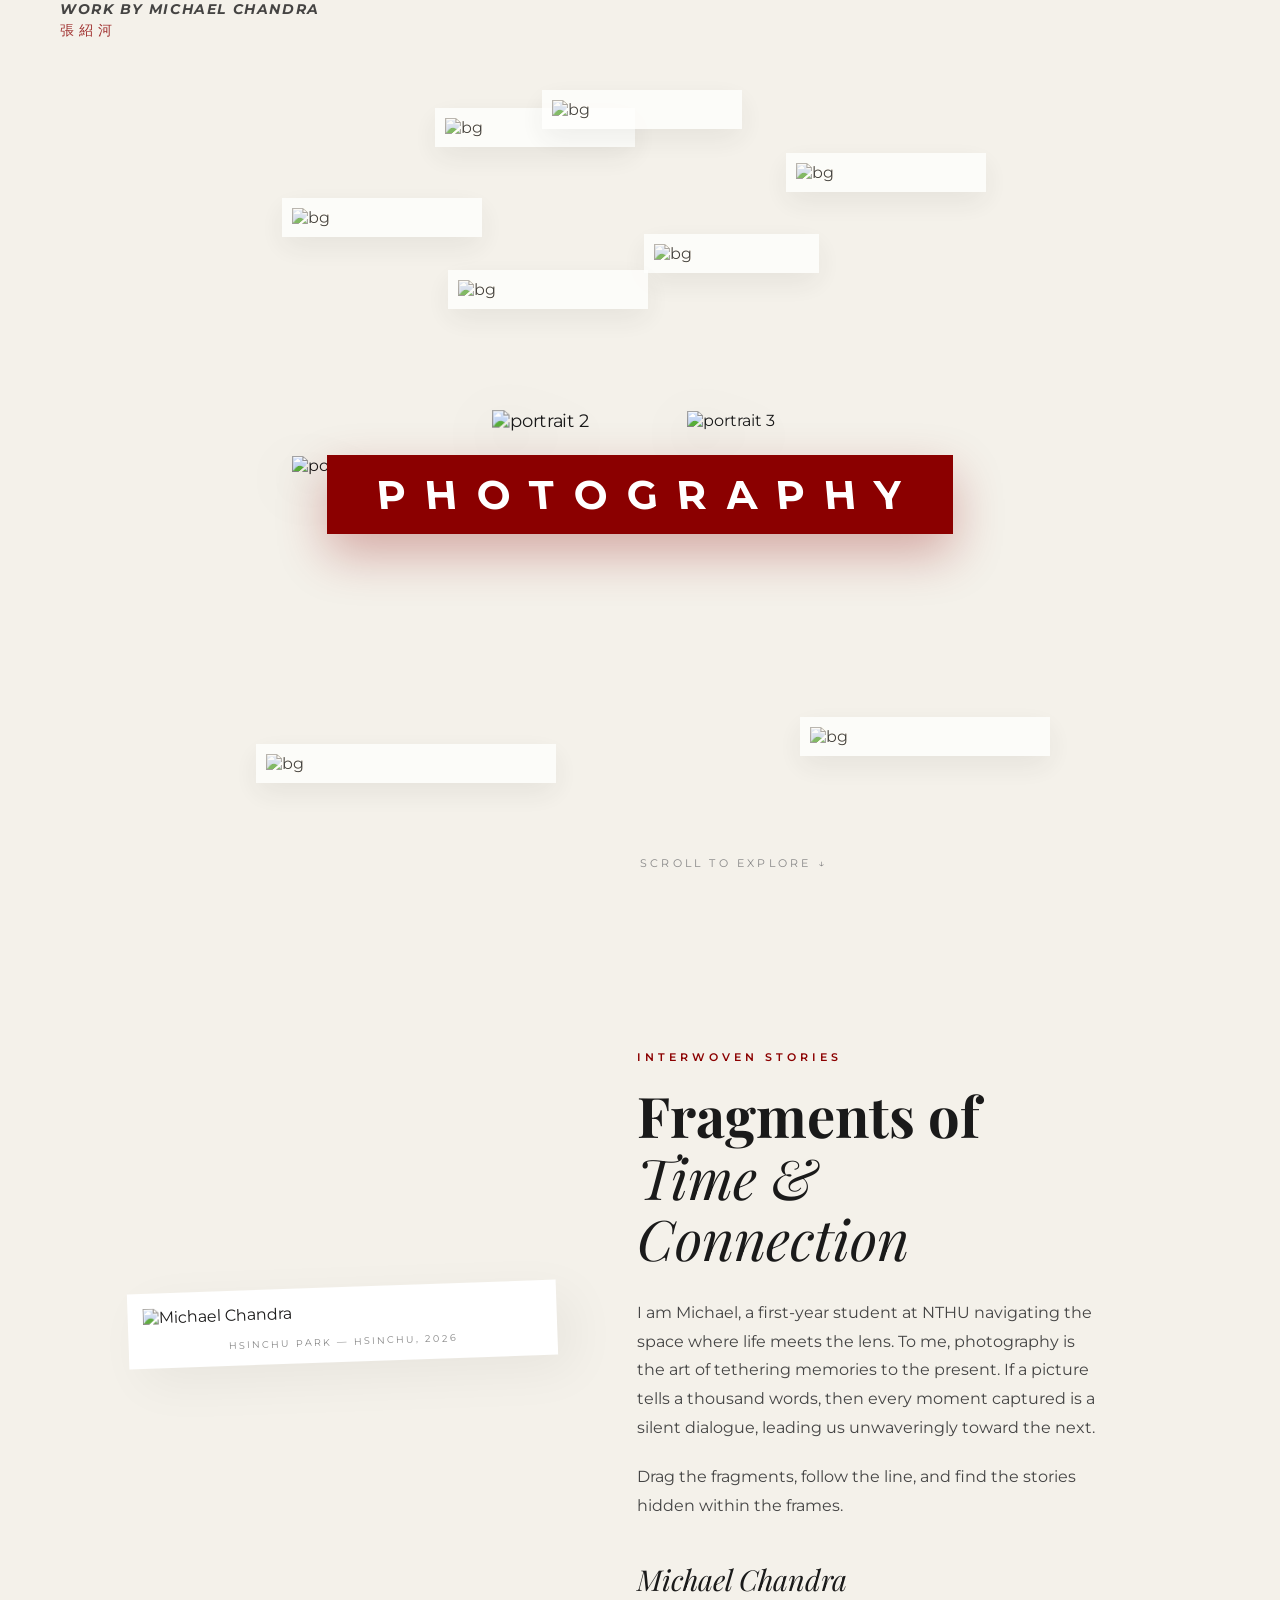
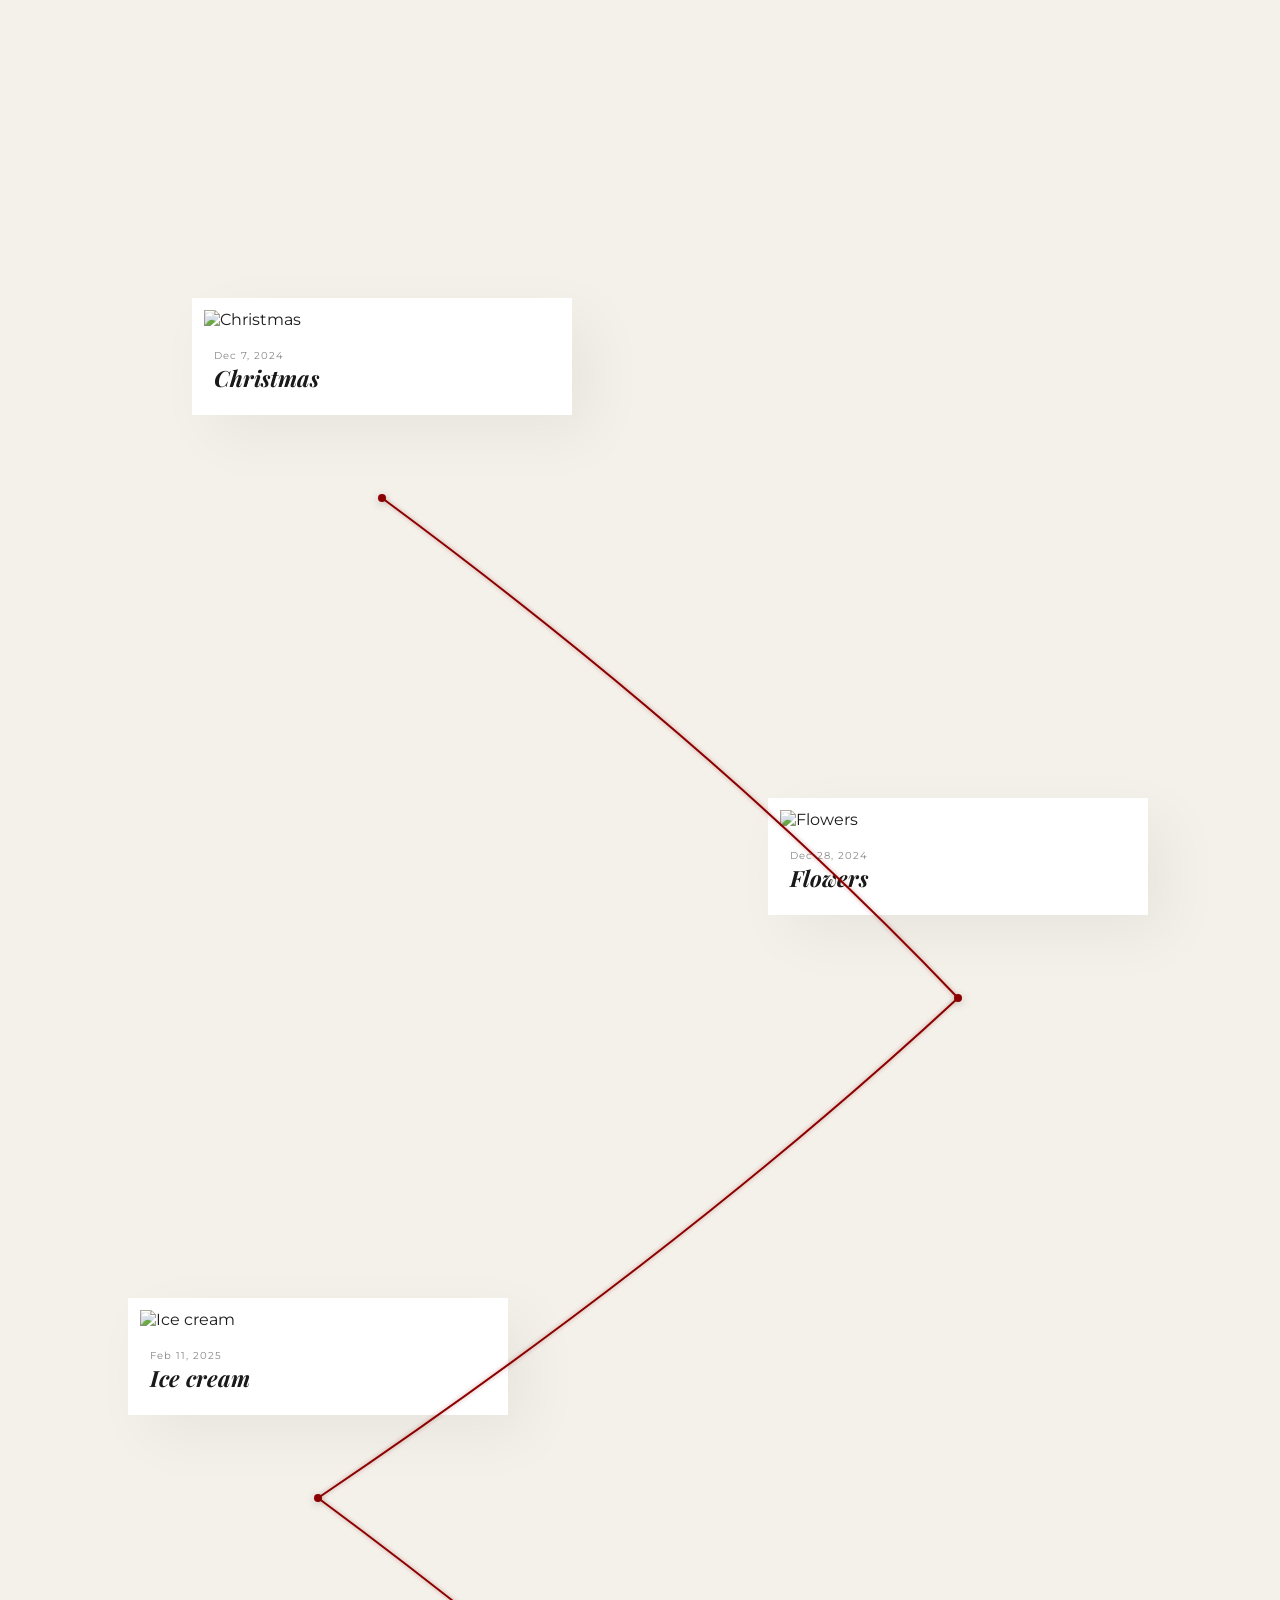
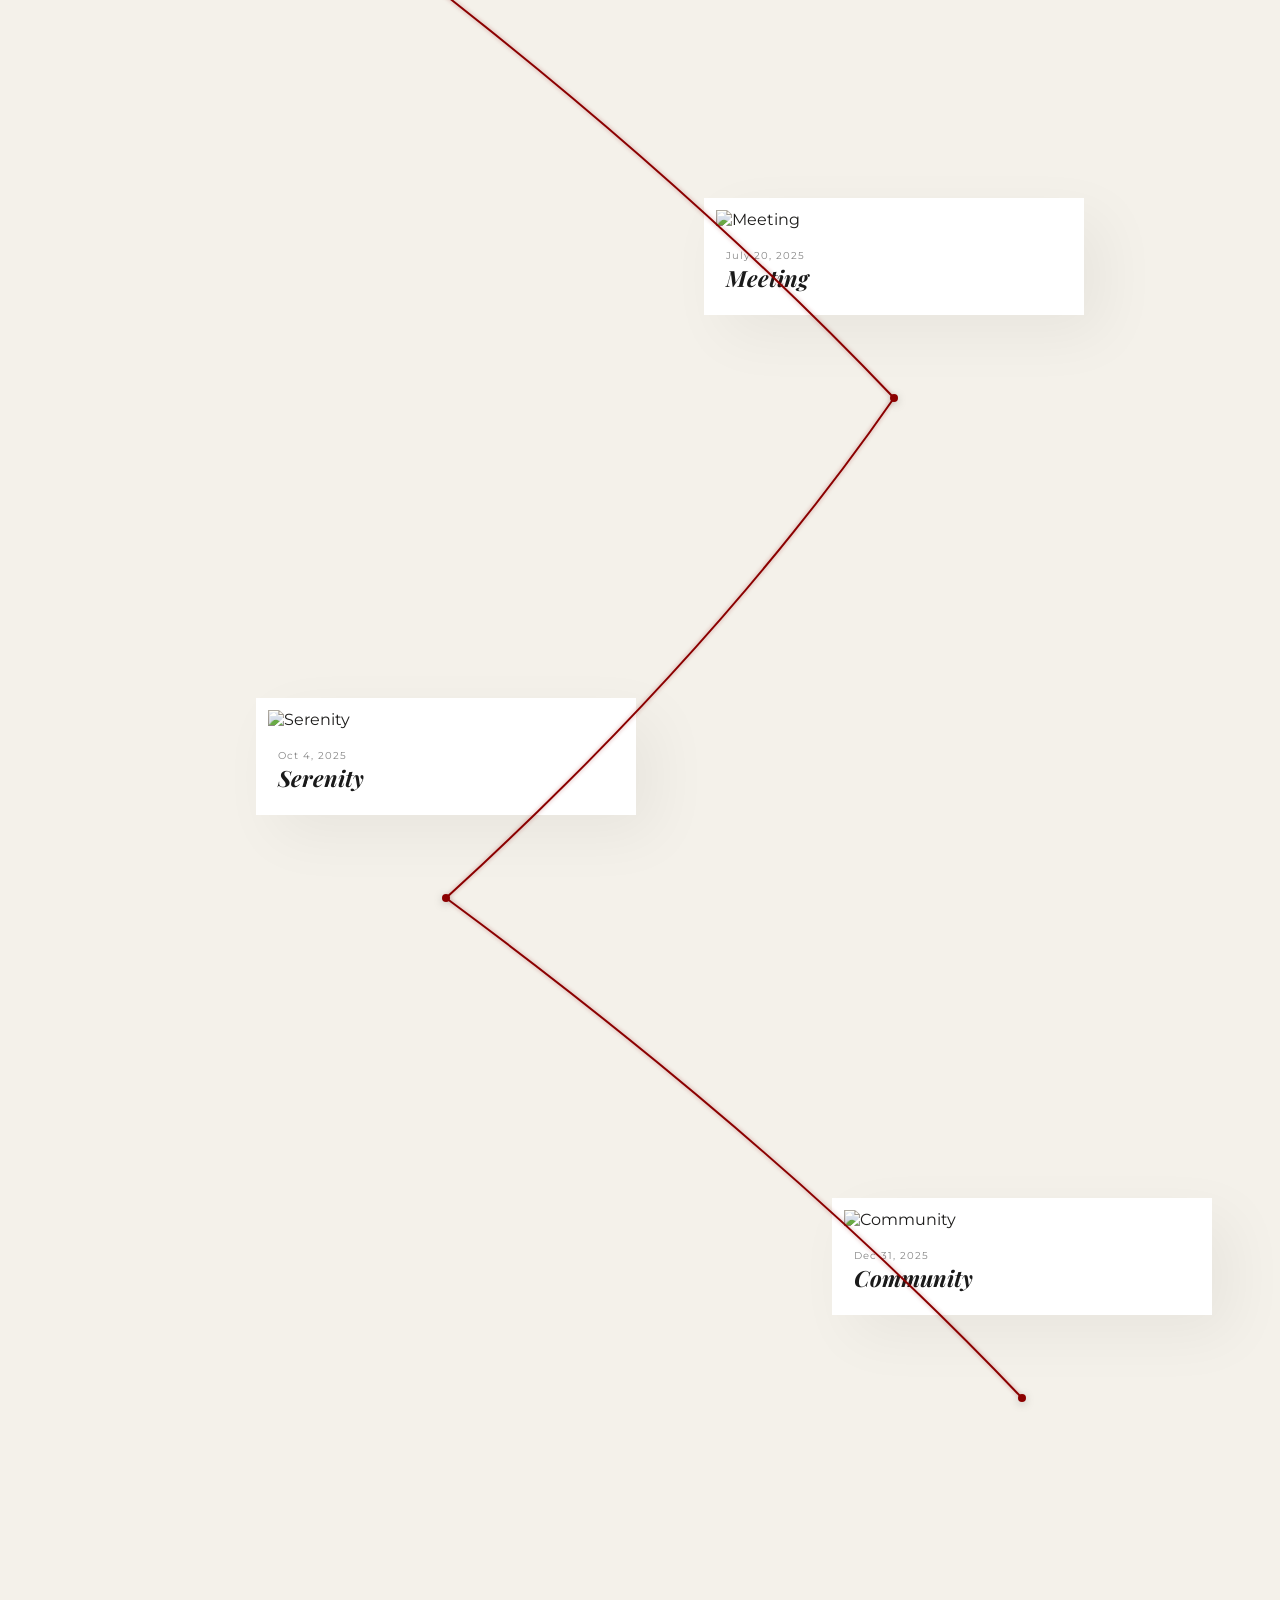
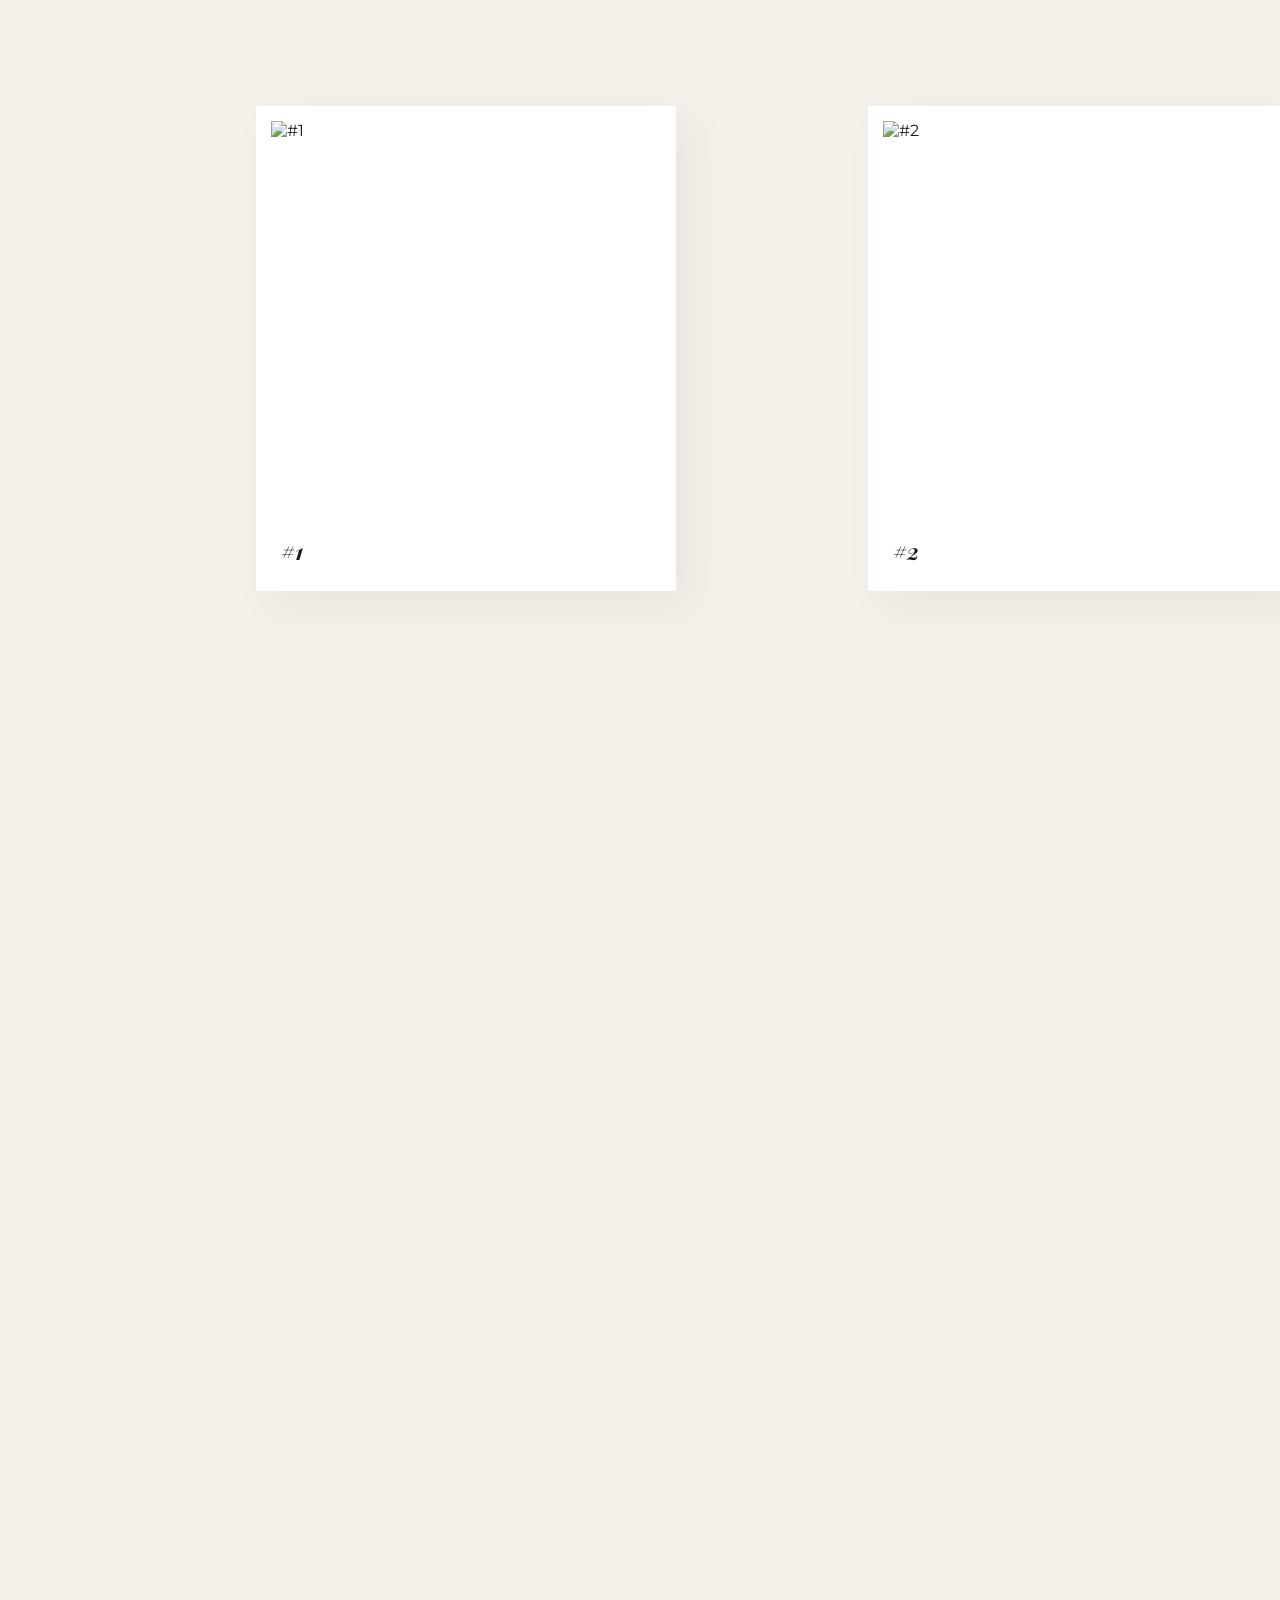
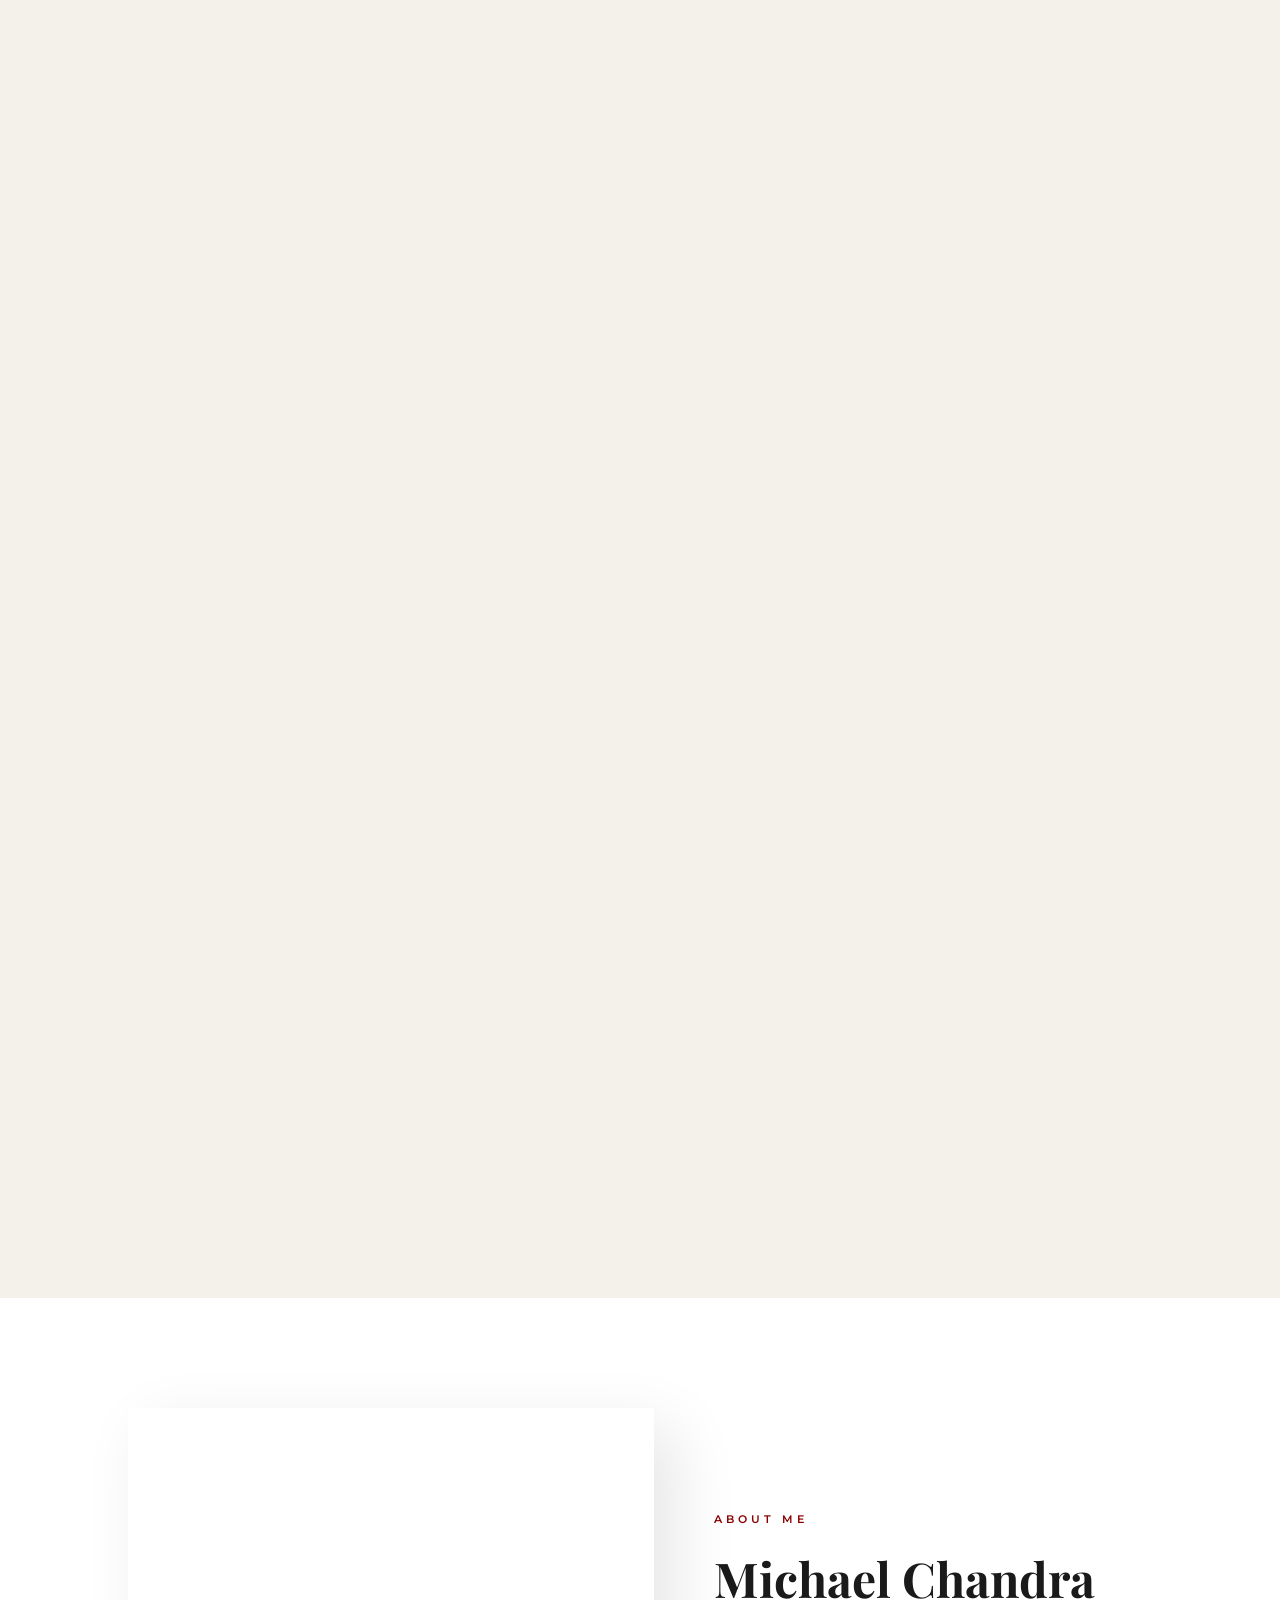
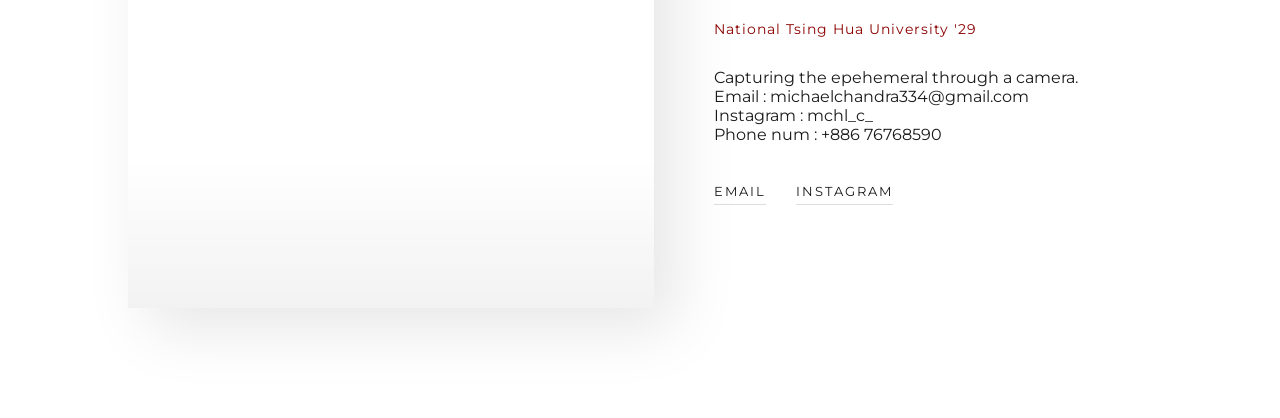
==== index.html @ 854e3b83 "Add files via upload" ====
<!DOCTYPE html>
<html lang="en">
<head>
    <meta charset="UTF-8">
    <meta name="viewport" content="width=device-width, initial-scale=1.0">
    <title>Michael's Photography Portfolio </title>
    <link href="https://fonts.googleapis.com/css2?family=Playfair+Display:ital,wght@0,700;1,700&family=Montserrat:wght@300;400;600;700&display=swap" rel="stylesheet">
    <link rel="stylesheet" href="style.css">
</head>
<body>
    <div class="grain-overlay"></div>
    
    <header>
        <div class="logo">
            <div class="credit-mark">
                <span>Work by Michael Chandra</span>
                <div class="chinese">張紹河</div>
            </div>
        </div>
    </header>

    <section class="cover">
        <div class="bg-layer">
            <img src="assets/1.jpeg" alt="bg">
            <img src="assets/2.jpeg" alt="bg">
            <img src="assets/3.jpeg" alt="bg">
            <img src="assets/4.jpeg" alt="bg">
            <img src="assets/5.jpeg" alt="bg">
            <img src="assets/6.jpeg" alt="bg">
            <img src="assets/7.jpeg" alt="bg">
            <img src="assets/8.jpeg" alt="bg">
        </div>

        <div class="hero-content">
            <div class="cover-picture">
                <img src="photos/wilson_1.png" alt="portrait 1">
                <img src="photos/kei_1.png" alt="portrait 2"> 
                <img src="photos/denzel_1.png" alt="portrait 3">
            </div>
            
            <div class="title-container">
                <h1 class="portfolio-title">PHOTOGRAPHY</h1>
            </div>
        </div>
        
        <div class="scroll-indicator">Scroll to explore ↓</div>
    </section>

    <section class="about-bridge">
        <div class="about-container">
            <div class="about-image">
                <img src="photos/me.jpeg" alt="Michael Chandra">
                <div class="image-caption">Hsinchu Park — Hsinchu, 2026</div>
            </div>
            
            <div class="about-text">
                <span class="section-label">Interwoven Stories</span>
                <h2>Fragments of <br><em>Time & Connection</em></h2>
                <p>
                    I am Michael, a first-year student at NTHU navigating the space where life meets the lens. 
                    To me, photography is the art of tethering memories to the present. If a picture tells 
                    a thousand words, then every moment captured is a silent dialogue, leading us 
                    unwaveringly toward the next.
                </p>
                <p>
                    Drag the fragments, follow the line, and find the stories hidden within the frames.
                </p>
                <div class="signature">Michael Chandra</div>
            </div>
        </div>
    </section>

    <section class="gallery-section">
        <svg class="red-string-path">
            <path class="string" id="scroll-path"></path>
        </svg>

        <div class="gallery-item" data-src="gallery/1.jpeg" data-title="Christmas" data-date="Dec 7, 2024"></div>
        <div class="gallery-item" data-src="gallery/2.jpeg" data-title="Flowers" data-date="Dec 28, 2024"></div>
        <div class="gallery-item" data-src="gallery/3.jpeg" data-title="Ice cream" data-date="Feb 11, 2025"></div>
        <div class="gallery-item" data-src="gallery/4.jpeg" data-title="Meeting" data-date="July 20, 2025"></div>
        <div class="gallery-item" data-src="gallery/5.jpeg" data-title="Serenity" data-date="Oct 4, 2025"></div>
        <div class="gallery-item" data-src="gallery/6.jpeg" data-title="Community" data-date="Dec 31, 2025"></div>
        </section>        
    </section>

    <section class="horizontal-scroll-container">
        <div class="sticky-horizontal">
            <div class="horizontal-track" id="dynamic-track" data-count="15">
            </div>
        </div>
    </section>

    <section class="final-about-section">
        <div class="final-container">
            <div class="video-wrapper">
                <video autoplay muted loop playsinline class="about-video">
                    <source src="video/hsinchu_park.mp4" type="video/mp4">
                    Your browser does not support the video tag.
                </video>
                <div class="video-overlay"></div>
            </div>

            <div class="final-info">
                <span class="section-label">About me</span>
                <h2>Michael Chandra</h2>
                <p class="school-tag">National Tsing Hua University '29</p>
                
                <div class="about-bio">
                    <p> Capturing the epehemeral through a camera. </p>
                    <p> Email     : michaelchandra334@gmail.com </p>
                    <p> Instagram : mchl_c_ </p>
                    <p> Phone num : +886 76768590 </p>
                </div>

                <div class="contact-links">
                    <a href="mailto:michaelchandra334@gmail.com" class="contact-item">Email</a>
                    <a href="https://instagram.com/mchl_c_" class="contact-item">Instagram</a>
                </div>
            </div>
        </div>
    </section>
    <script src="script.js"></script>
</body>
</html>
---- style.css ----
:root {
    --string-color: #8b0000; /* Deep Burgundy */
    --bg-color: #f4f1ea; 
    --text-color: #1a1a1a;
    --font-display: 'Playfair Display', serif;
    --font-body: 'Montserrat', sans-serif;
}

* {
    margin: 0;
    padding: 0;
    box-sizing: border-box;
}

body {
    font-family: var(--font-body);
    color: var(--text-color);
    background-color: var(--bg-color);
    overflow-x: hidden; /* Important: Allows vertical scroll but prevents horizontal overflow */
}

/* --- OVERLAYS & HEADER --- */
.grain-overlay {
    position: fixed;
    top: 0; left: 0; width: 100%; height: 100%;
    background-image: url('https://www.transparenttextures.com/patterns/stardust.png');
    opacity: 0.2;
    pointer-events: none;
    z-index: 9999;
}

header {
    position: absolute; /* Changed to absolute to stay at the top of the cover */
    width: 100%;
    padding: 40px 60px;
    display: flex;
    justify-content: space-between;
    align-items: center;
    z-index: 1000;
}

.logo {
    font-family: var(--font-display);
    font-size: 1.5rem;
    letter-spacing: 0.2rem;
    text-transform: uppercase;
}

.logo span { font-weight: 400; font-style: italic; }

nav a {
    margin-left: 40px;
    text-decoration: none;
    color: var(--text-color);
    font-size: 0.7rem;
    letter-spacing: 0.2rem;
    text-transform: uppercase;
    transition: 0.3s;
}

nav a:hover, nav a.active { color: var(--string-color); }

/* --- SECTION 1: COVER --- */
.cover {
    position: relative;
    height: 100vh;
    width: 100vw;
    display: flex;
    align-items: center;
    justify-content: center;
    overflow: hidden; /* Keeps background images inside the hero area */
}

.credit-mark {
    position: absolute;
    bottom: 40px; /* Moved to bottom left to avoid header */
    left: 60px;
    z-index: 100;
    pointer-events: auto;
    font-family: var(--font-body);
    color: var(--text-color);
    letter-spacing: 0.1rem;
    font-size: 0.85rem;
    text-transform: uppercase;
    opacity: 0;
    animation: fadeInBg 2s ease forwards 1.5s;
}

.credit-mark span {
    font-weight: 700;
    display: block;
    margin-bottom: 4px;
}

.credit-mark .chinese {
    font-weight: 400;
    letter-spacing: 0.3rem;
    font-size: 0.9rem;
    display: block;
    color: var(--string-color);
}

.bg-layer {
    position: absolute;
    top: 0; left: 0; width: 100%; height: 100%;
    z-index: 1;
}

.bg-layer img {
    position: absolute; 
    height: auto;
    opacity: 0;
    cursor: grab;
    user-select: none;
    -webkit-user-drag: none;
    touch-action: none;
    padding: 10px; /* Added white border to look like physical photos */
    background: #fff;
    box-shadow: 0 10px 30px rgba(0,0,0,0.08);
    filter: sepia(15%); /* Tie into the vintage aesthetic */
    animation: float 12s ease-in-out infinite, fadeInBg 2s ease forwards;
    transition: transform 0.5s cubic-bezier(0.2, 0.8, 0.2, 1), opacity 2s ease;
}

.bg-layer img:active { cursor: grabbing; box-shadow: 0 15px 40px rgba(0,0,0,0.15); }

/* Background asset coordinates */
.bg-layer img:nth-child(1) { top: 12%; left: 34%; width: 200px; animation-delay: 0s, 0.5s; }
.bg-layer img:nth-child(2) { top: 17%; right: 23%; width: 200px; animation-delay: -2s, 0.7s; }
.bg-layer img:nth-child(3) { top: 22%; left: 22%; width: 200px; animation-delay: -4s, 0.9s; }
.bg-layer img:nth-child(4) { bottom: 16%; right: 18%; width: 250px; animation-delay: -1s, 1.1s; }
.bg-layer img:nth-child(5) { bottom: 13%; left: 20%; width: 300px; animation-delay: -3s, 1.3s; }
.bg-layer img:nth-child(6) { top: 10%; right: 42%; width: 200px; animation-delay: -5s, 1.5s; }
.bg-layer img:nth-child(7) { top: 26%; right: 36%; width: 175px; animation-delay: -2.5s, 1.7s; }
.bg-layer img:nth-child(8) { top: 30%; left: 35%; width: 200px; animation-delay: -4.5s, 1.9s; }

.hero-content {
    display: flex;
    flex-direction: column;
    align-items: center;
    z-index: 10;
    pointer-events: none; 
}

.cover-picture {
    position: relative;
    display: flex;
    align-items: center;
    justify-content: center;
}

.cover-picture img {
    pointer-events: auto;
    width: 300px;
    height: auto;
    margin: 0 -60px;
    filter: drop-shadow(0 15px 25px rgba(0,0,0,0.15));
    opacity: 0;
    animation: slideUp 1s cubic-bezier(0.16, 1, 0.3, 1) forwards;
}

.cover-picture img:first-child { width: 375px; margin-top: 90px; margin-right: -100px; animation-delay: 0.2s; }
.cover-picture img:nth-child(2) { z-index: 5; transform: scale(1.1) translateY(20px); animation-name: slideUpCenter; animation-delay: 0.4s; }
.cover-picture img:nth-child(3) { animation-delay: 0.6s; }

.title-container {
    pointer-events: auto;
    margin-top: -20px;
    background-color: var(--string-color); /* Updated to Burgundy */
    padding: 15px 50px;
    box-shadow: 0 20px 50px rgba(139,0,0,0.3);
    transform: skewX(-5deg);
    opacity: 0;
    animation: slideUp 1s cubic-bezier(0.16, 1, 0.3, 1) forwards 1.2s;
    z-index: 10;
}

.portfolio-title {
    color: #fff;
    font-size: 2.5rem;
    font-weight: 700;
    text-transform: uppercase;
    letter-spacing: 1.2rem;
    margin-right: -1.2rem;
    transform: skewX(5deg);
}

.scroll-indicator {
    position: absolute;
    bottom: 30px;
    left: 50%;
    transform: translateX(-50%);
    font-size: 0.7rem;
    letter-spacing: 0.2rem;
    text-transform: uppercase;
    color: #888;
    animation: slideUp 1s forwards 2s, bounce 2s infinite 3s;
    opacity: 0;
}

/* --- SECTION 2: VERTICAL GALLERY --- */
.gallery-section {
    position: relative;
    padding: 200px 0;
    min-height: 3000px; 
    background-color: var(--bg-color); /* Ensure background is solid behind string */
    z-index: 2; /* Sits above the hero cover */
}

.gallery-item {
    position: absolute;
    width: 380px;
    padding: 12px;
    background: #fff;
    box-shadow: 20px 20px 60px rgba(0,0,0,0.05);
    opacity: 0;
    transition: transform 0.6s ease;
}

.gallery-item img {
    width: 100%;
    height: auto;
    filter: sepia(20%);
}

.item-info {
    margin-top: 15px;
    text-align: left;
    padding: 0 10px 10px;
}

.item-info h3 {
    font-family: var(--font-display);
    font-style: italic;
    margin: 0;
    font-size: 1.4rem;
}

.item-info span {
    font-size: 0.6rem;
    letter-spacing: 1px;
    color: #888;
}

.red-string-path {
    position: absolute;
    top: 0; left: 0; width: 100%; height: 100%;
    z-index: 5;
    pointer-events: none;
}

.string {
    fill: none;
    stroke: var(--string-color);
    stroke-width: 2px; /* Slightly thicker for realism */
    stroke-linecap: round;
    stroke-linejoin: round;
    filter: drop-shadow(0 0 2px rgba(139, 0, 0, 0.4)); /* Soft glow */
    transition: stroke-dashoffset 0.1s linear; /* Smooths out scroll jumps */
}

/* Style for the "knots" we will create in JS */
.knot {
    fill: var(--string-color);
    filter: drop-shadow(0 2px 4px rgba(0,0,0,0.2));
}

/* --- SECTION 3: HORIZONTAL GALLERY --- */
.horizontal-scroll-container {
    height: 3000px; 
    position: relative;
    z-index: 2;
}

.sticky-horizontal {
    position: sticky;
    top: 0;
    height: 100vh;
    width: 100vw;
    overflow: hidden; 
    display: flex;
    align-items: center;
    background-color: var(--bg-color);
}

.horizontal-track {
    display: flex;
    gap: 15vw; 
    padding: 0 50vw 0 20vw; 
    will-change: transform; 
}

.horizontal-item {
    width: 380px;
    height: 480px;
    padding: 12px;
    background: #fff;
    box-shadow: 20px 20px 60px rgba(0,0,0,0.05);
    flex-shrink: 0; 
    display: flex;
    align-items: flex-end; 
}

/* --- About bridge ---*/
/* --- ABOUT BRIDGE SECTION --- */
.about-bridge {
    padding: 150px 10% 100px 10%;
    background-color: var(--bg-color);
    display: flex;
    justify-content: center;
    align-items: center;
    position: relative;
    z-index: 2;
}

.about-container {
    max-width: 1200px;
    display: grid;
    grid-template-columns: 1fr 1.2fr;
    gap: 80px;
    align-items: center;
}

.about-image {
    position: relative;
    padding: 15px;
    background: #fff;
    box-shadow: 15px 15px 50px rgba(0,0,0,0.05);
    transform: rotate(-2deg); /* Vintage photo tilt */
}

.about-image img {
    width: 100%;
    height: auto;
    display: block;
    filter: sepia(10%);
}

.image-caption {
    font-size: 0.6rem;
    text-transform: uppercase;
    letter-spacing: 2px;
    margin-top: 15px;
    color: #888;
    text-align: center;
}

.about-text {
    padding-right: 50px;
}

.section-label {
    font-size: 0.7rem;
    text-transform: uppercase;
    letter-spacing: 4px;
    color: var(--string-color);
    font-weight: 600;
    display: block;
    margin-bottom: 20px;
}

.about-text h2 {
    font-family: var(--font-display);
    font-size: 3.5rem;
    line-height: 1.1;
    margin-bottom: 30px;
    color: var(--text-color);
}

.about-text h2 em {
    font-weight: 400;
}

.about-text p {
    font-size: 1rem;
    line-height: 1.8;
    color: #444;
    margin-bottom: 20px;
    max-width: 500px;
}

.signature {
    font-family: var(--font-display);
    font-style: italic;
    font-size: 1.8rem;
    margin-top: 40px;
    color: var(--text-color);
}

/* Container for the image and text */
.photo-frame {
    width: 100%;
    height: 100%;
    display: flex;
    flex-direction: column;
}

.horizontal-item img {
    width: 100%;
    height: 380px; /* Fixed height for consistency */
    object-fit: cover; /* Crops image to fill the space without stretching */
    filter: sepia(15%);
    transition: filter 0.5s ease, transform 0.5s ease;
}

.final-about-section {
    padding: 100px 10%;
    background-color: #fff;
    min-height: 80vh;
    display: flex;
    align-items: center;
}

.final-container {
    display: grid;
    grid-template-columns: 1.2fr 1fr;
    gap: 60px;
    align-items: center;
}

/* Cinematic Video Styling */
.video-wrapper {
    position: relative;
    width: 100%;
    height: 500px;
    overflow: hidden;
    box-shadow: 20px 20px 60px rgba(0,0,0,0.1);
}

.about-video {
    width: 100%;
    height: 100%;
    object-fit: cover;
    filter: grayscale(30%) brightness(0.9); /* Matches the moody photo vibe */
}

.video-overlay {
    position: absolute;
    top: 0; left: 0;
    width: 100%; height: 100%;
    background: linear-gradient(to bottom, transparent 70%, rgba(0,0,0,0.05));
    pointer-events: none;
}

/* About Text Styling */
.final-info h2 {
    font-family: var(--font-display);
    font-size: 3rem;
    margin: 10px 0;
}

.school-tag {
    font-size: 0.9rem;
    color: var(--string-color);
    letter-spacing: 1px;
    margin-bottom: 30px;
}

.contact-links {
    margin-top: 40px;
    display: flex;
    gap: 30px;
}

.contact-item {
    text-decoration: none;
    color: #1a1a1a;
    font-size: 0.8rem;
    text-transform: uppercase;
    letter-spacing: 2px;
    border-bottom: 1px solid #ddd;
    padding-bottom: 5px;
    transition: all 0.3s ease;
}

.contact-item:hover {
    color: var(--string-color);
    border-color: var(--string-color);
}

/* Hover Effect: The "developed" look */
.horizontal-item:hover img {
    filter: sepia(0%); /* Color returns to normal on hover */
    transform: scale(1.02);
}

.horizontal-item .item-info {
    padding-top: 20px;
    background: white; /* Ensures text is readable against the background */
}

/* Adjusting the item size to accommodate the image */
.horizontal-item {
    width: 420px; /* Slightly wider */
    height: auto; /* Let content dictate height */
    padding: 15px;
    background: #fff;
    box-shadow: 15px 15px 40px rgba(0,0,0,0.05);
    flex-shrink: 0;
    transition: transform 0.3s ease;
}

.horizontal-item:hover {
    transform: translateY(-10px); /* Subtle lift on hover */
}

/* Responsive tweak */
@media (max-width: 900px) {
    .about-container {
        grid-template-columns: 1fr;
        gap: 50px;
    }
    .about-text { padding-right: 0; }
}

/* --- KEYFRAMES --- */
@keyframes float {
    0% { margin-top: 0px; rotate: 0deg; }
    50% { margin-top: -15px; rotate: 1deg; }
    100% { margin-top: 0px; rotate: 0deg; }
}
@keyframes fadeInBg { to { opacity: 0.8; } } /* slightly higher opacity for clarity */
@keyframes slideUp {
    0% { opacity: 0; transform: translateY(40px); }
    100% { opacity: 1; transform: translateY(0); }
}
@keyframes slideUpCenter {
    0% { opacity: 0; transform: scale(1.1) translateY(40px); }
    100% { opacity: 1; transform: scale(1.1) translateY(0); }
}
@keyframes drawString { to { stroke-dashoffset: 0; } }
@keyframes fadeIn { to { opacity: 1; transform: translateY(0); } }
@keyframes bounce {
    0%, 20%, 50%, 80%, 100% { transform: translateY(0) translateX(-50%); }
    40% { transform: translateY(-10px) translateX(-50%); }
    60% { transform: translateY(-5px) translateX(-50%); }
}
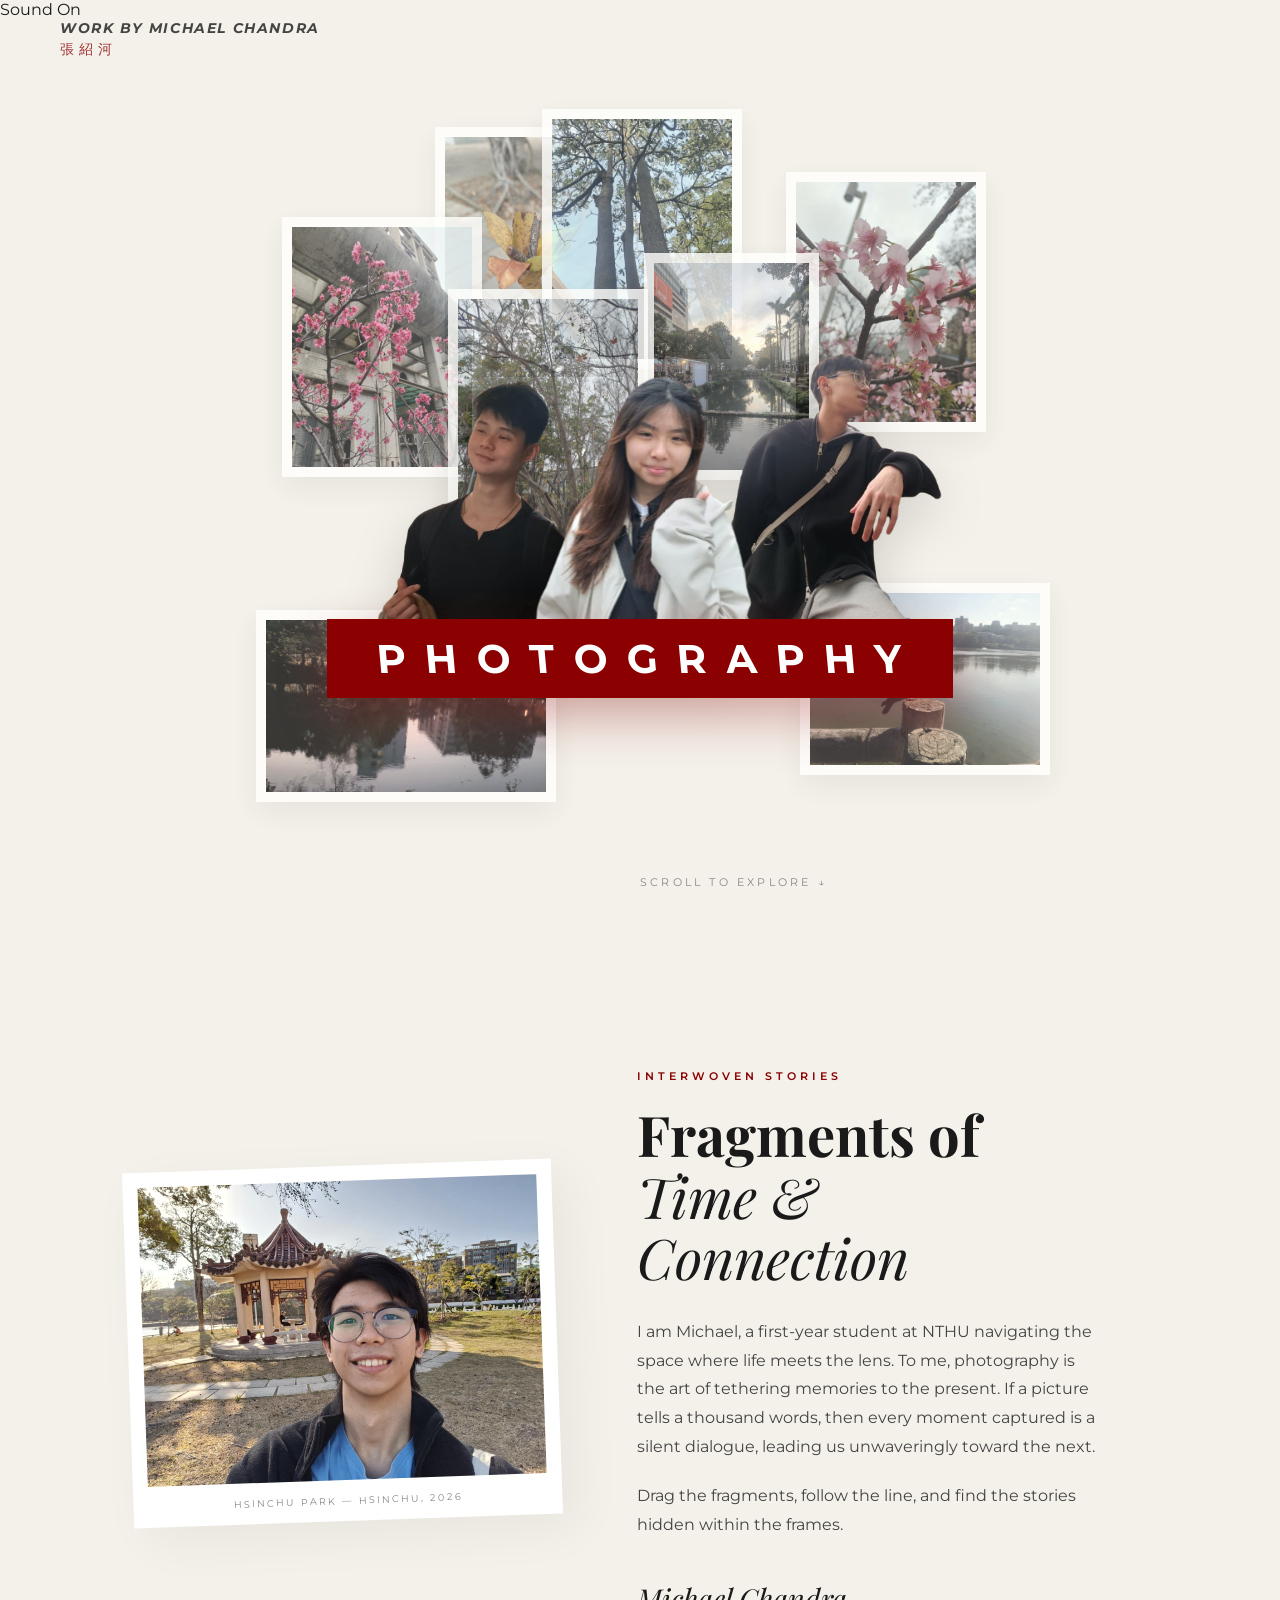
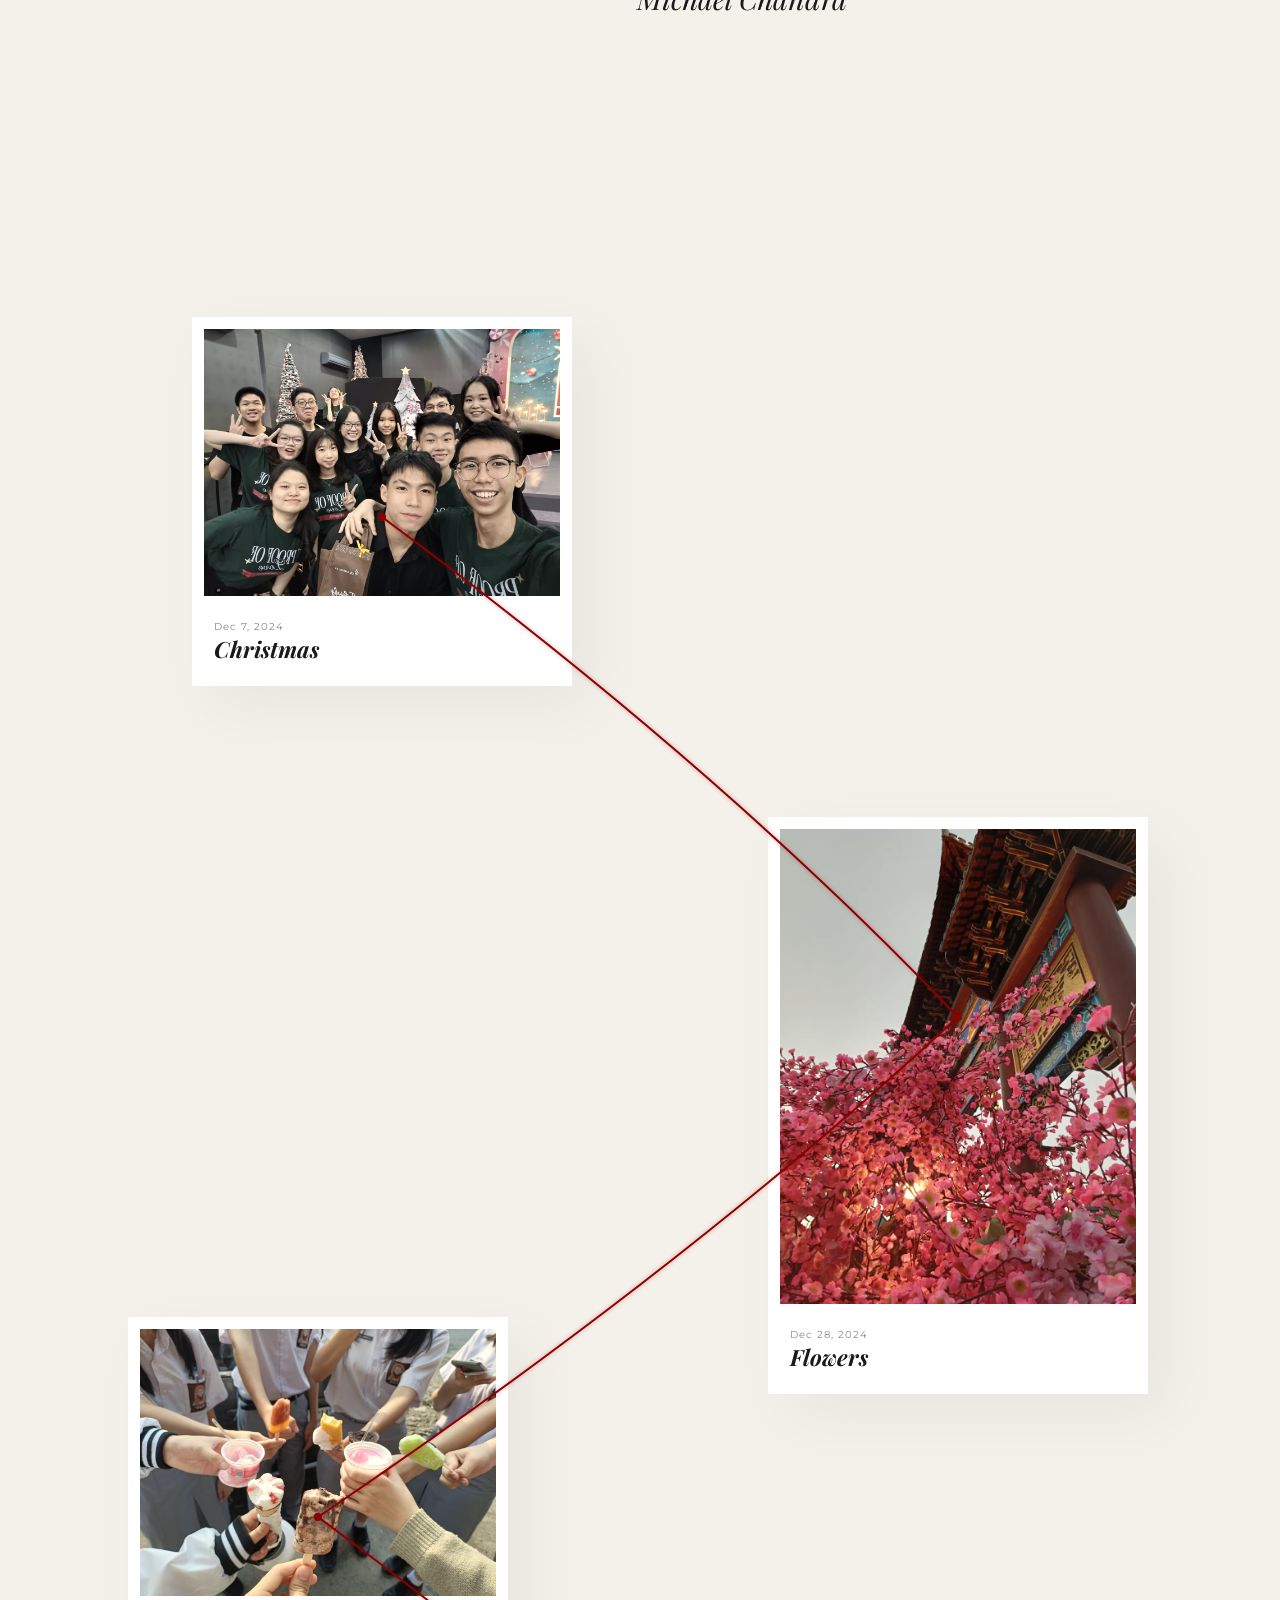
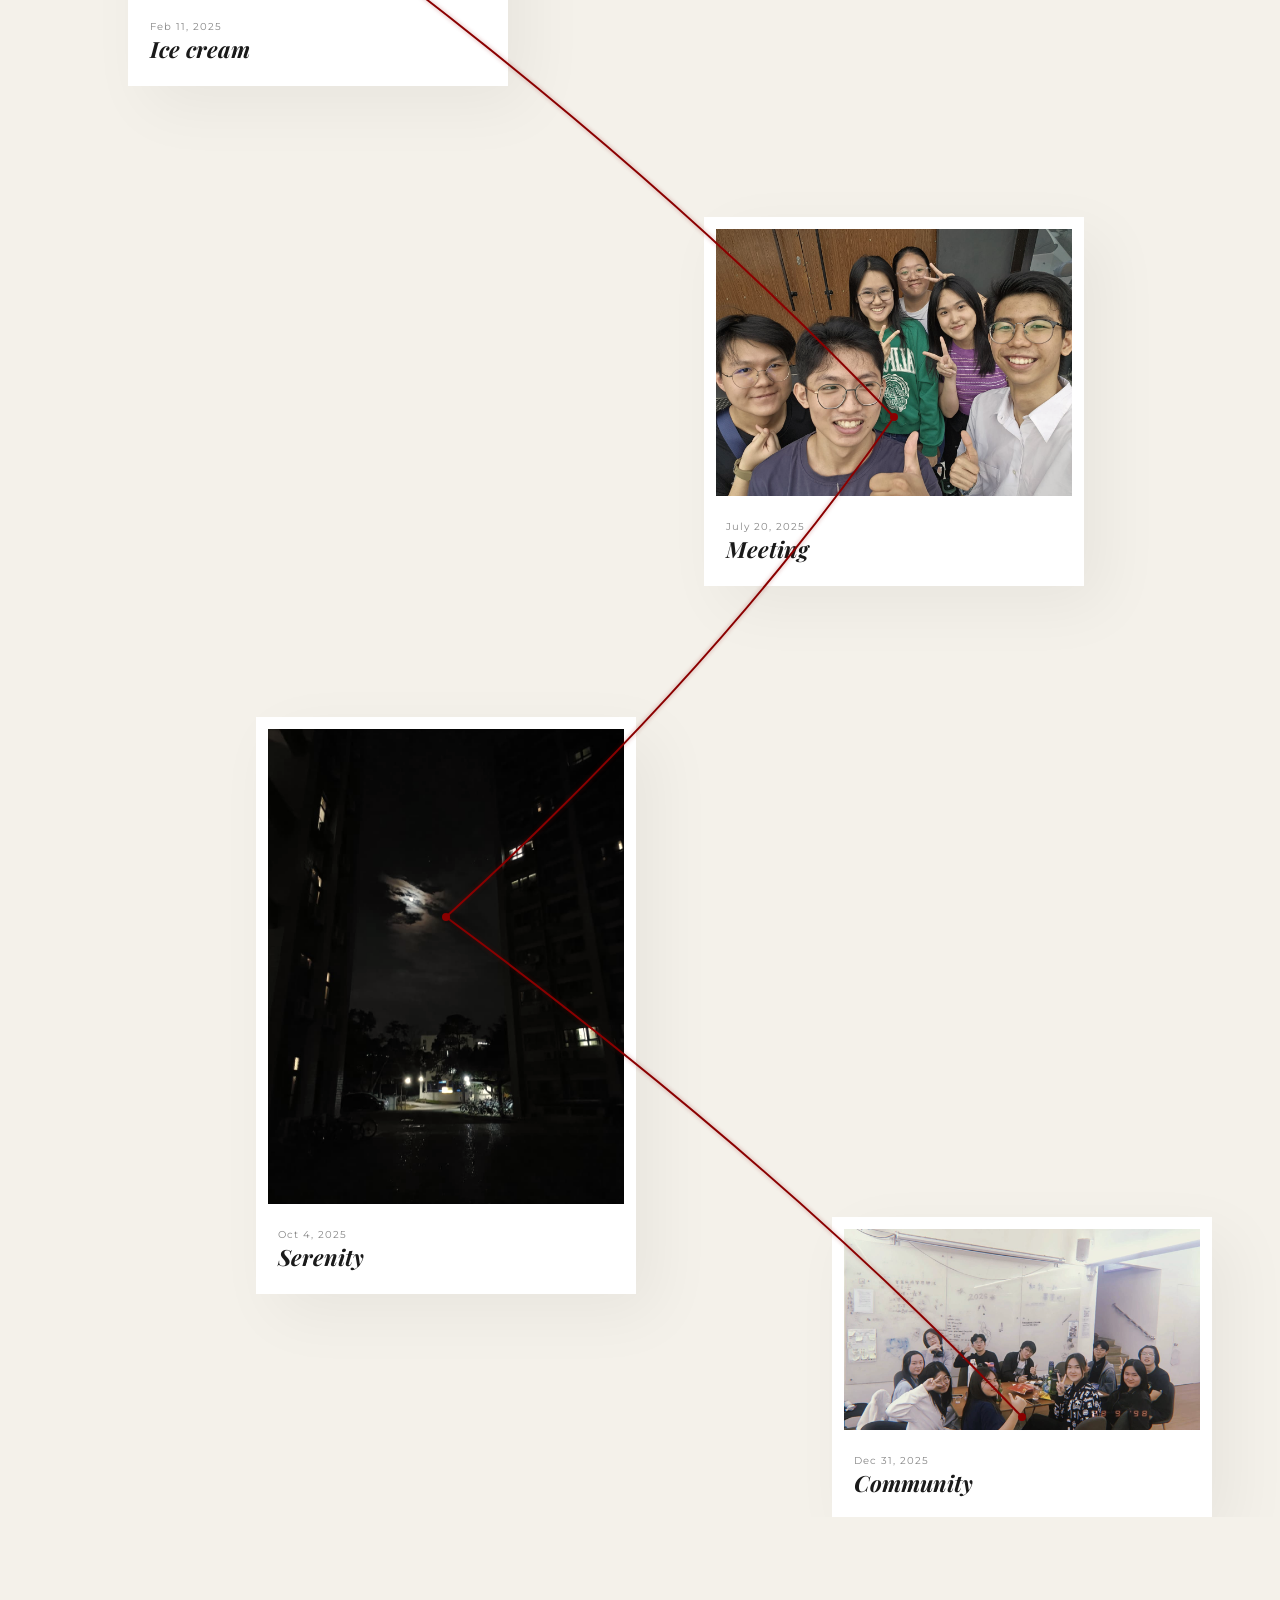
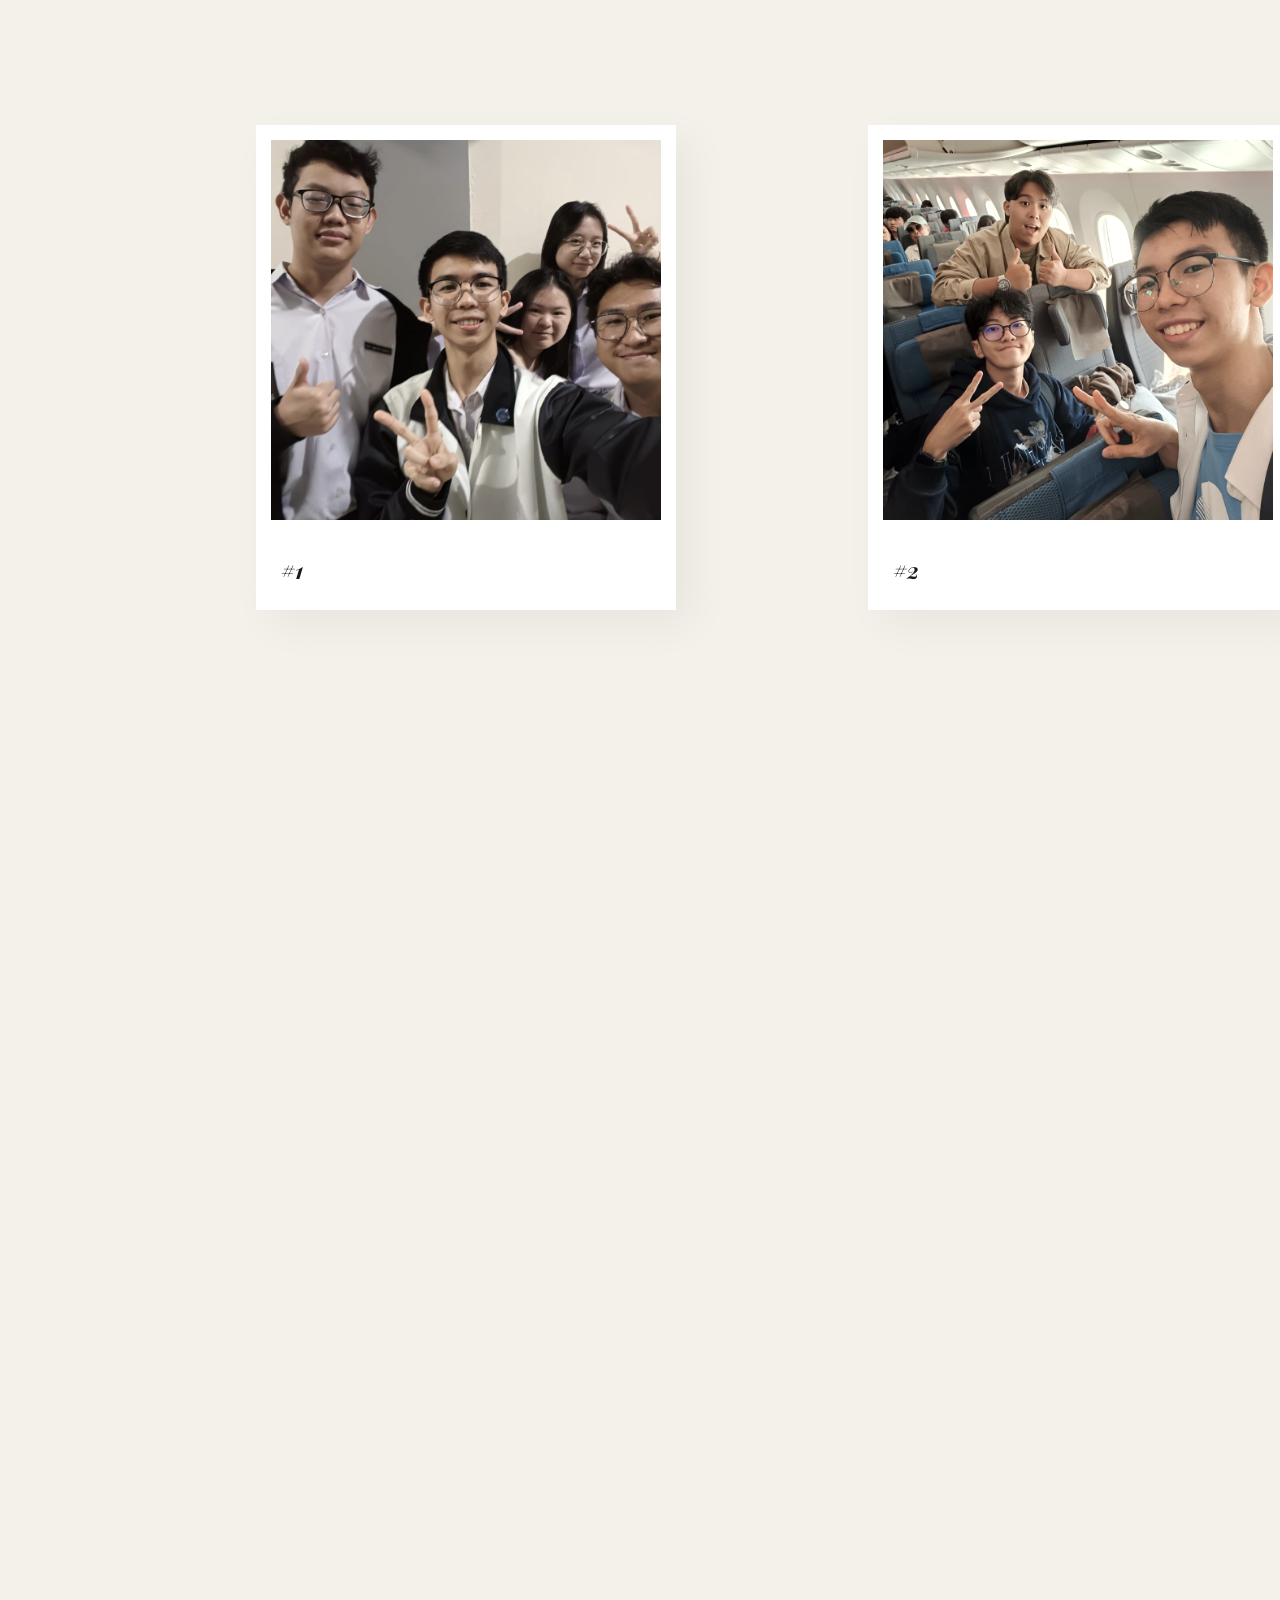
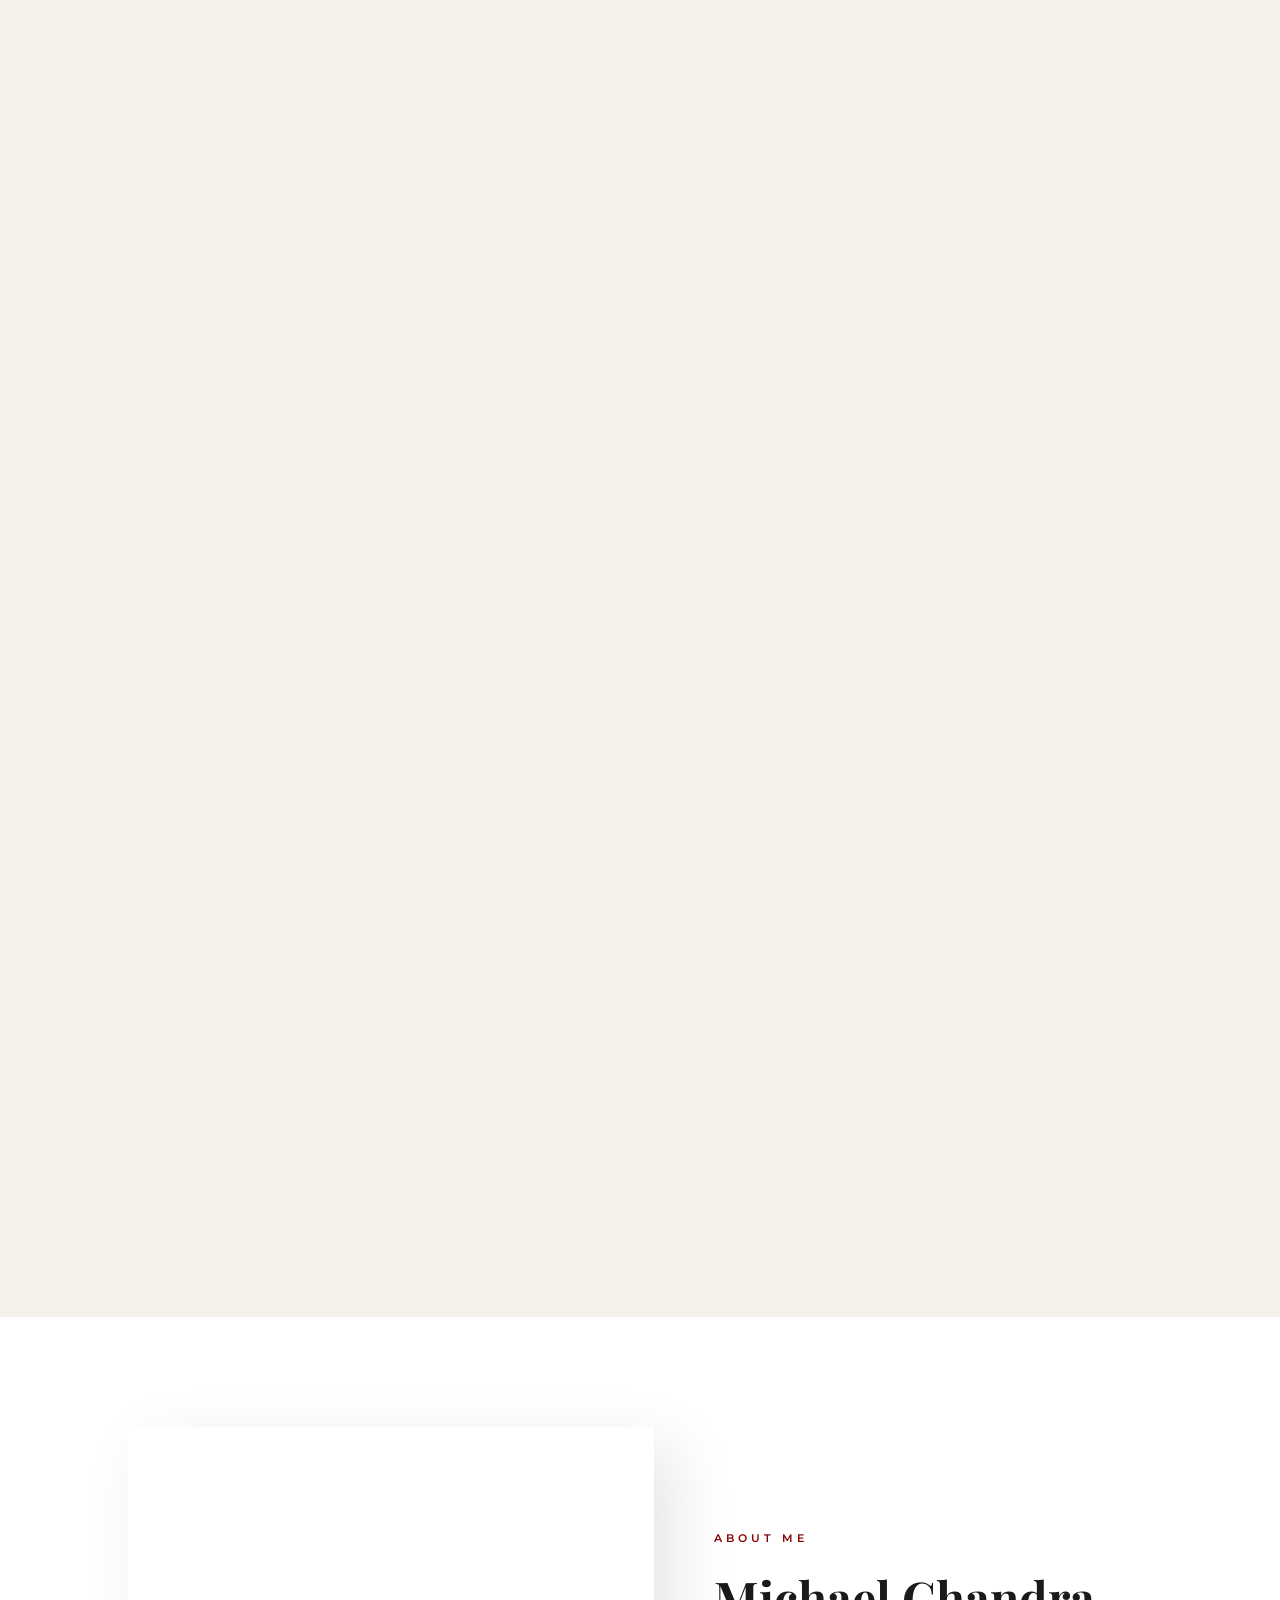
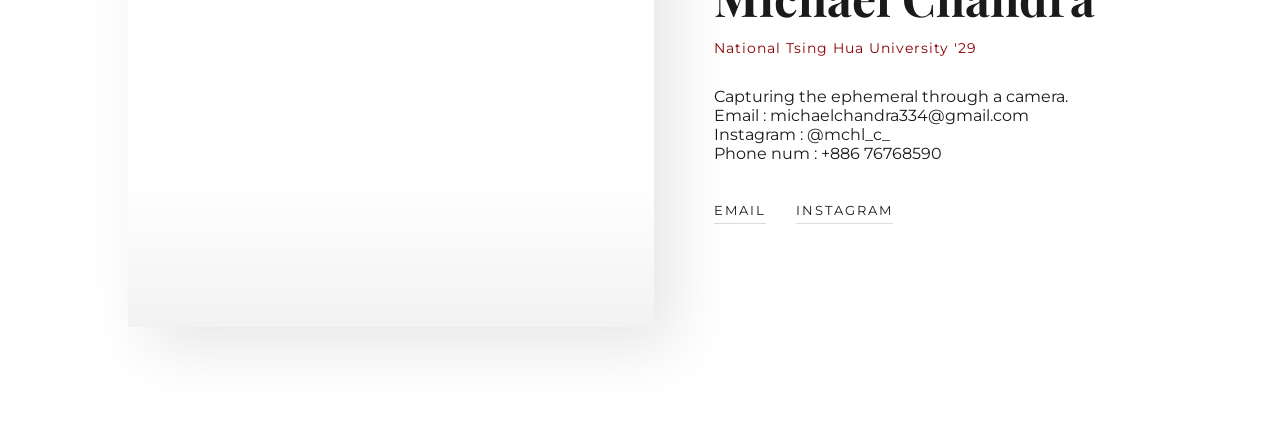
==== commit 39d15224: "Integrate audio and video controls in index.html Added background music and video mute toggle functi" ====
--- a/index.html
+++ b/index.html
@@ -8,6 +8,20 @@
     <link rel="stylesheet" href="style.css">
 </head>
 <body>
+    <audio id="bg-music" loop>
+        <source src="music/adventure.mp3" type="audio/mp4">
+    </audio>
+
+    <div class="audio-control" onclick="toggleMusic()">
+        <div class="music-bars" id="music-animation">
+            <span></span>
+            <span></span>
+            <span></span>
+            <span></span>
+        </div>
+        <span class="audio-text">Sound On</span>
+    </div>
+
     <div class="grain-overlay"></div>
     
     <header>
@@ -94,11 +108,15 @@
     <section class="final-about-section">
         <div class="final-container">
             <div class="video-wrapper">
-                <video autoplay muted loop playsinline class="about-video">
+                <video autoplay muted loop playsinline class="about-video" id="aboutVideo">
                     <source src="video/hsinchu_park.mp4" type="video/mp4">
                     Your browser does not support the video tag.
                 </video>
                 <div class="video-overlay"></div>
+                
+                <button class="mute-toggle" onclick="toggleVideoMute()">
+                    <span id="mute-icon">🔇</span>
+                </button>
             </div>
 
             <div class="final-info">
@@ -107,9 +125,9 @@
                 <p class="school-tag">National Tsing Hua University '29</p>
                 
                 <div class="about-bio">
-                    <p> Capturing the epehemeral through a camera. </p>
+                    <p> Capturing the ephemeral through a camera. </p>
                     <p> Email     : michaelchandra334@gmail.com </p>
-                    <p> Instagram : mchl_c_ </p>
+                    <p> Instagram : @mchl_c_ </p>
                     <p> Phone num : +886 76768590 </p>
                 </div>
 
@@ -122,4 +140,4 @@
     </section>
     <script src="script.js"></script>
 </body>
-</html>+</html>
